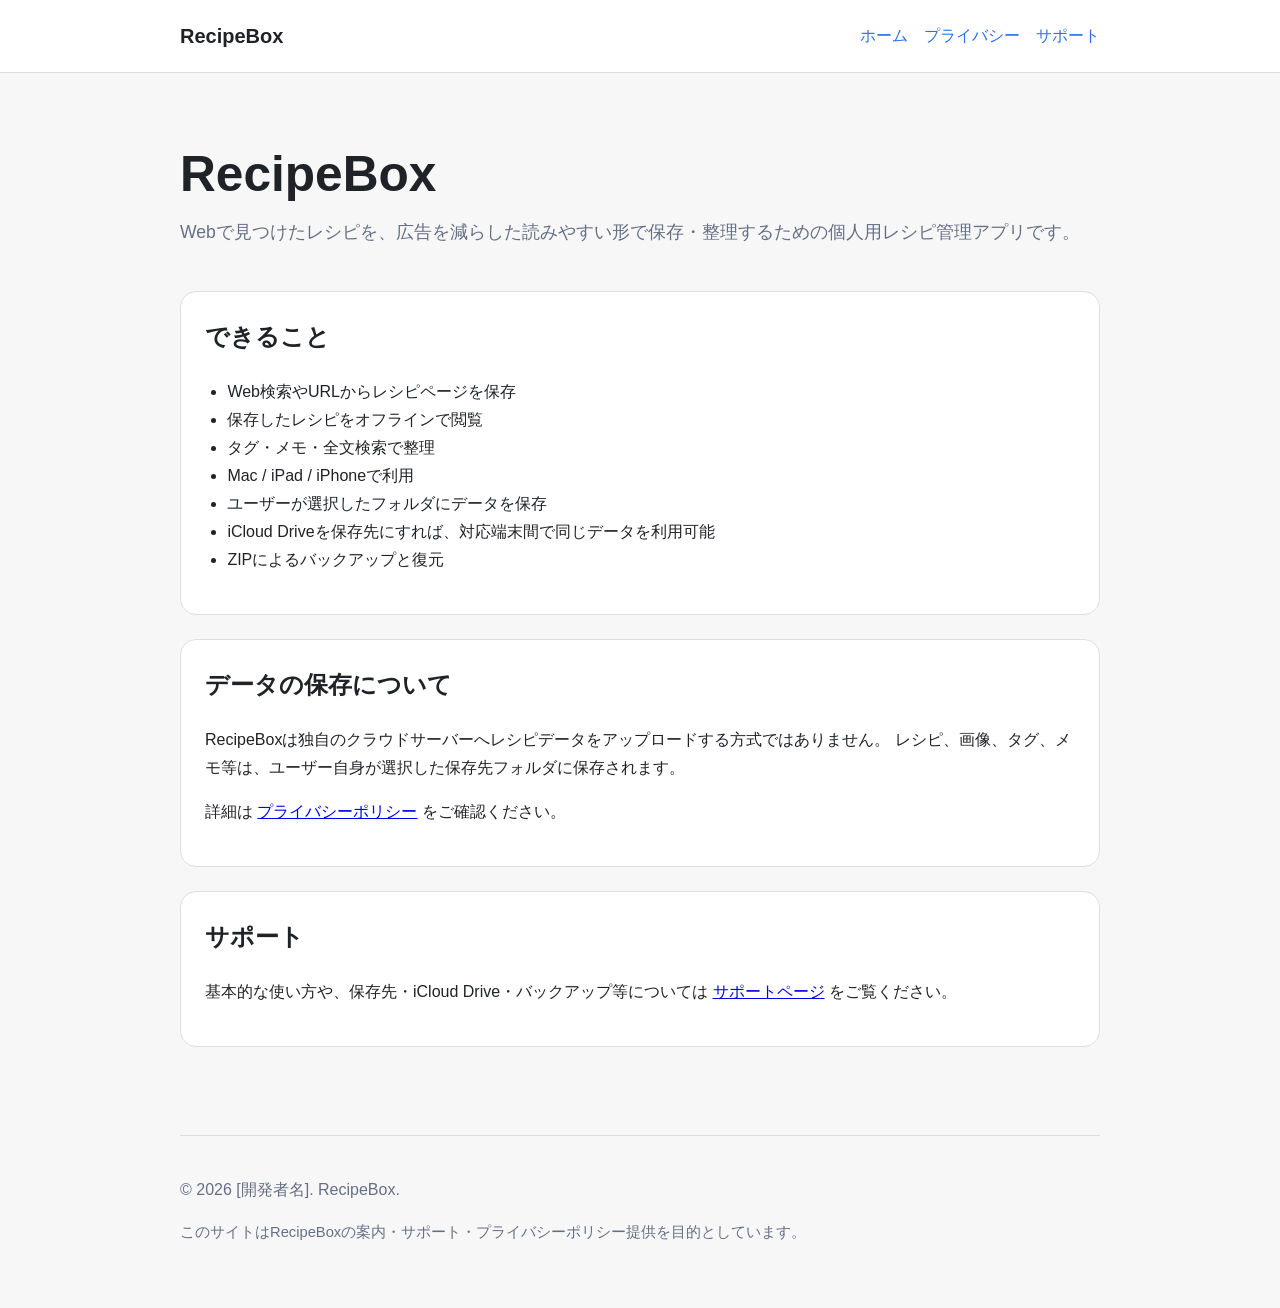
==== index.html @ 0dcfbc45 "Add files via upload" ====
<!doctype html>
<html lang="ja">
<head>
  <meta charset="utf-8">
  <meta name="viewport" content="width=device-width, initial-scale=1">
  <title>RecipeBox</title>
  <meta name="description" content="Web上のレシピを保存・整理して、自分のレシピ帳として使えるRecipeBoxの公式案内ページです。">
  <link rel="stylesheet" href="style.css">
</head>
<body>

<header>
  <div class="header-inner">
    <a class="brand" href="index.html">RecipeBox</a>
    <nav aria-label="サイト内ナビゲーション">
      <a href="index.html">ホーム</a>
      <a href="privacy.html">プライバシー</a>
      <a href="support.html">サポート</a>
    </nav>
  </div>
</header>

<main>
  <section class="hero">
    <h1>RecipeBox</h1>
    <p>Webで見つけたレシピを、広告を減らした読みやすい形で保存・整理するための個人用レシピ管理アプリです。</p>
  </section>

  <section class="card">
    <h2>できること</h2>
    <ul>
      <li>Web検索やURLからレシピページを保存</li>
      <li>保存したレシピをオフラインで閲覧</li>
      <li>タグ・メモ・全文検索で整理</li>
      <li>Mac / iPad / iPhoneで利用</li>
      <li>ユーザーが選択したフォルダにデータを保存</li>
      <li>iCloud Driveを保存先にすれば、対応端末間で同じデータを利用可能</li>
      <li>ZIPによるバックアップと復元</li>
    </ul>
  </section>

  <section class="card">
    <h2>データの保存について</h2>
    <p>
      RecipeBoxは独自のクラウドサーバーへレシピデータをアップロードする方式ではありません。
      レシピ、画像、タグ、メモ等は、ユーザー自身が選択した保存先フォルダに保存されます。
    </p>
    <p>
      詳細は <a href="privacy.html">プライバシーポリシー</a> をご確認ください。
    </p>
  </section>

  <section class="card">
    <h2>サポート</h2>
    <p>
      基本的な使い方や、保存先・iCloud Drive・バックアップ等については
      <a href="support.html">サポートページ</a> をご覧ください。
    </p>
  </section>
</main>

<footer>
  <p>© 2026 [開発者名]. RecipeBox.</p>
  <p class="small">
    このサイトはRecipeBoxの案内・サポート・プライバシーポリシー提供を目的としています。
  </p>
</footer>

</body>
</html>
---- style.css ----
:root {
  color-scheme: light dark;
  --bg: #f7f7f8;
  --card: #ffffff;
  --text: #1f2328;
  --muted: #667085;
  --border: #dcdfe4;
  --accent: #2f6feb;
  --accent-soft: #eaf2ff;
}

@media (prefers-color-scheme: dark) {
  :root {
    --bg: #111418;
    --card: #191d23;
    --text: #f2f4f7;
    --muted: #a7b0bd;
    --border: #30363d;
    --accent: #6ea8fe;
    --accent-soft: #17243a;
  }
}

* { box-sizing: border-box; }

body {
  margin: 0;
  font-family:
    -apple-system, BlinkMacSystemFont, "Hiragino Sans", "Yu Gothic",
    "Meiryo", sans-serif;
  background: var(--bg);
  color: var(--text);
  line-height: 1.75;
}

header {
  border-bottom: 1px solid var(--border);
  background: var(--card);
}

.header-inner,
main,
footer {
  width: min(920px, calc(100% - 32px));
  margin: 0 auto;
}

.header-inner {
  display: flex;
  align-items: center;
  justify-content: space-between;
  gap: 24px;
  min-height: 72px;
}

.brand {
  font-size: 1.25rem;
  font-weight: 700;
  text-decoration: none;
  color: var(--text);
}

nav {
  display: flex;
  gap: 16px;
  flex-wrap: wrap;
}

nav a,
footer a {
  color: var(--accent);
  text-decoration: none;
}

nav a:hover,
footer a:hover {
  text-decoration: underline;
}

main {
  padding: 48px 0 64px;
}

.hero {
  padding: 24px 0 20px;
}

.hero h1 {
  margin: 0 0 12px;
  font-size: clamp(2rem, 5vw, 3.1rem);
  line-height: 1.2;
}

.hero p {
  margin: 0;
  font-size: 1.1rem;
  color: var(--muted);
}

.card {
  background: var(--card);
  border: 1px solid var(--border);
  border-radius: 16px;
  padding: 24px;
  margin: 24px 0;
}

.card h2:first-child,
.card h3:first-child {
  margin-top: 0;
}

.notice {
  background: var(--accent-soft);
  border-left: 4px solid var(--accent);
  padding: 16px 18px;
  border-radius: 10px;
}

ul, ol {
  padding-left: 1.4rem;
}

code {
  font-family: ui-monospace, SFMono-Regular, Menlo, Monaco, Consolas, monospace;
}

footer {
  padding: 24px 0 48px;
  color: var(--muted);
  border-top: 1px solid var(--border);
}

.small {
  font-size: 0.92rem;
  color: var(--muted);
}

.button {
  display: inline-block;
  padding: 10px 16px;
  border-radius: 10px;
  background: var(--accent);
  color: white;
  text-decoration: none;
  font-weight: 600;
}

.button:hover {
  opacity: 0.92;
  text-decoration: none;
}

@media (max-width: 640px) {
  .header-inner {
    align-items: flex-start;
    flex-direction: column;
    padding: 16px 0;
  }
  main {
    padding-top: 28px;
  }
}
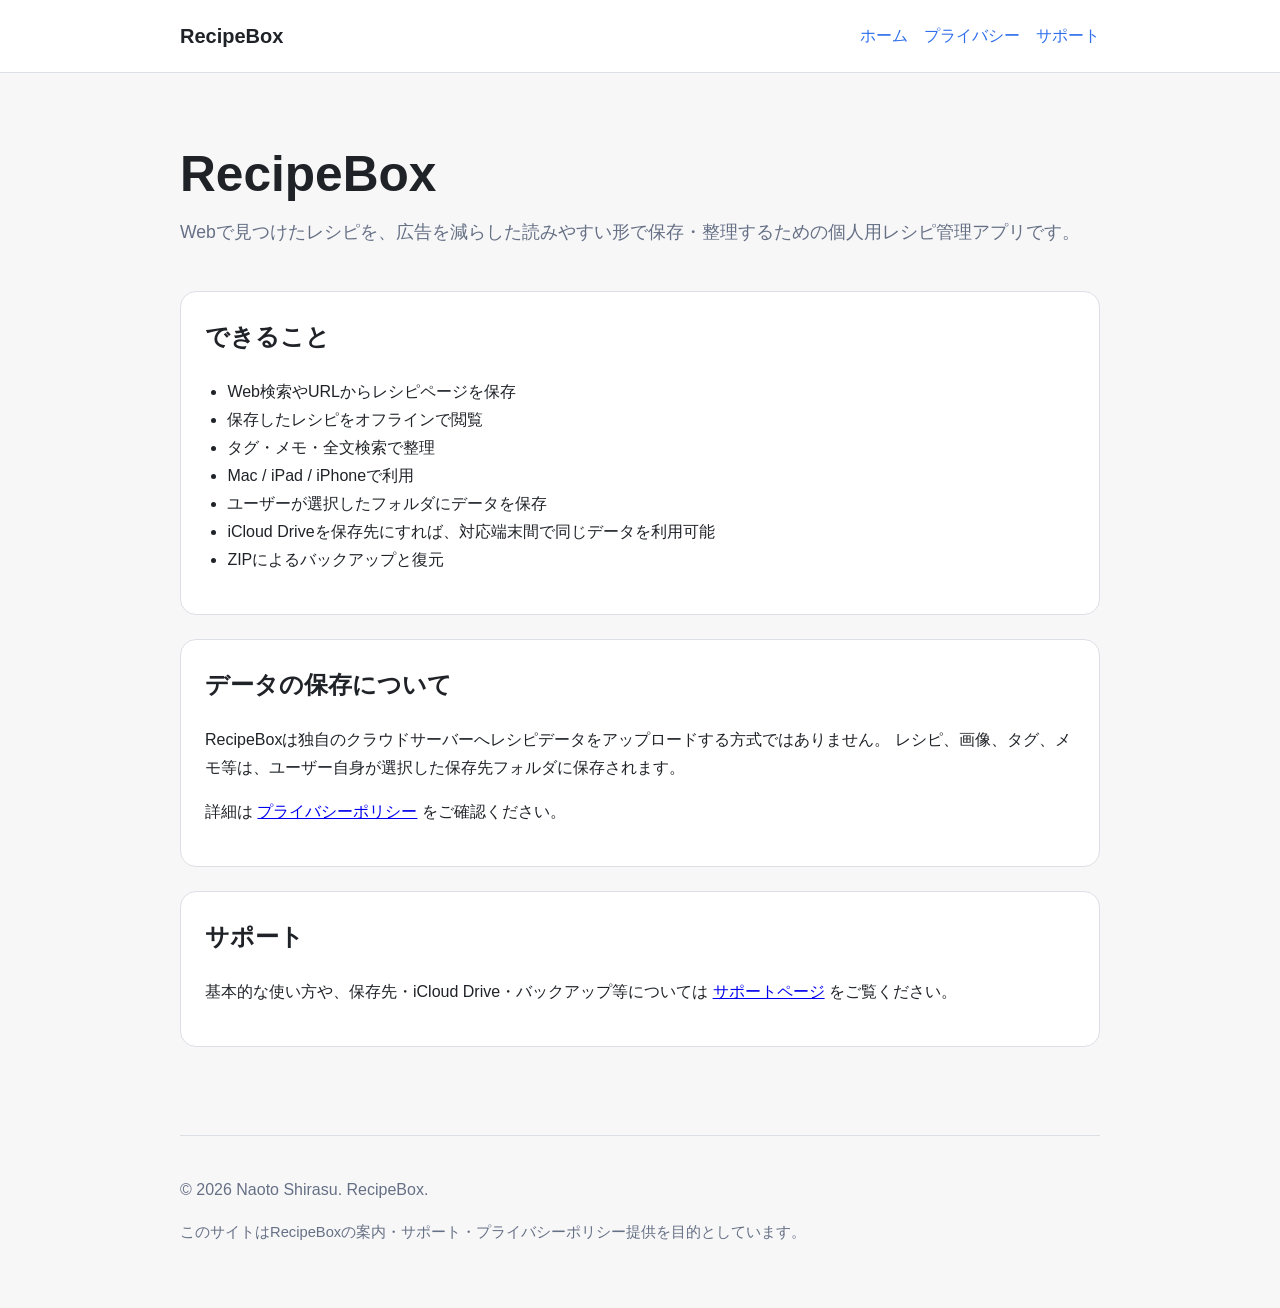
==== commit 56624250: "Update footer with developer name" ====
--- a/index.html
+++ b/index.html
@@ -60,7 +60,7 @@
 </main>
 
 <footer>
-  <p>© 2026 [開発者名]. RecipeBox.</p>
+  <p>© 2026 Naoto Shirasu. RecipeBox.</p>
   <p class="small">
     このサイトはRecipeBoxの案内・サポート・プライバシーポリシー提供を目的としています。
   </p>
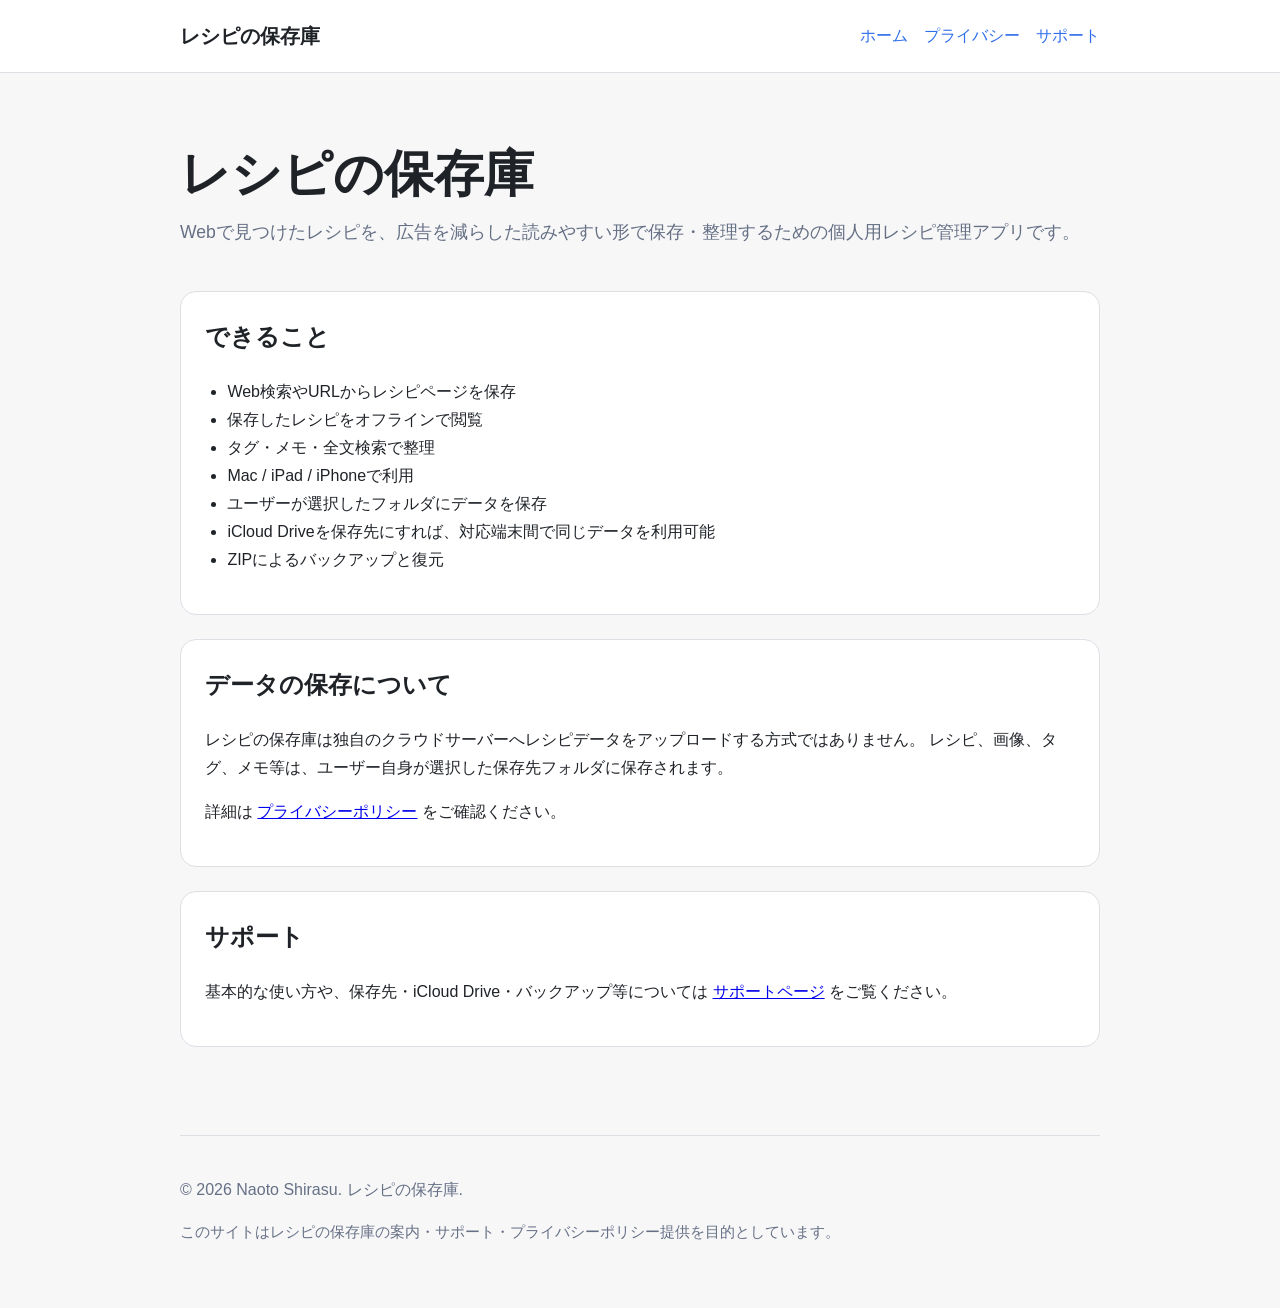
==== commit 395f2923: "Add files via upload" ====
--- a/index.html
+++ b/index.html
@@ -3,15 +3,15 @@
 <head>
   <meta charset="utf-8">
   <meta name="viewport" content="width=device-width, initial-scale=1">
-  <title>RecipeBox</title>
-  <meta name="description" content="Web上のレシピを保存・整理して、自分のレシピ帳として使えるRecipeBoxの公式案内ページです。">
+  <title>レシピの保存庫</title>
+  <meta name="description" content="Web上のレシピを保存・整理して、自分のレシピ帳として使えるレシピの保存庫の公式案内ページです。">
   <link rel="stylesheet" href="style.css">
 </head>
 <body>
 
 <header>
   <div class="header-inner">
-    <a class="brand" href="index.html">RecipeBox</a>
+    <a class="brand" href="index.html">レシピの保存庫</a>
     <nav aria-label="サイト内ナビゲーション">
       <a href="index.html">ホーム</a>
       <a href="privacy.html">プライバシー</a>
@@ -22,7 +22,7 @@
 
 <main>
   <section class="hero">
-    <h1>RecipeBox</h1>
+    <h1>レシピの保存庫</h1>
     <p>Webで見つけたレシピを、広告を減らした読みやすい形で保存・整理するための個人用レシピ管理アプリです。</p>
   </section>
 
@@ -42,7 +42,7 @@
   <section class="card">
     <h2>データの保存について</h2>
     <p>
-      RecipeBoxは独自のクラウドサーバーへレシピデータをアップロードする方式ではありません。
+      レシピの保存庫は独自のクラウドサーバーへレシピデータをアップロードする方式ではありません。
       レシピ、画像、タグ、メモ等は、ユーザー自身が選択した保存先フォルダに保存されます。
     </p>
     <p>
@@ -60,9 +60,9 @@
 </main>
 
 <footer>
-  <p>© 2026 Naoto Shirasu. RecipeBox.</p>
+  <p>© 2026 Naoto Shirasu. レシピの保存庫.</p>
   <p class="small">
-    このサイトはRecipeBoxの案内・サポート・プライバシーポリシー提供を目的としています。
+    このサイトはレシピの保存庫の案内・サポート・プライバシーポリシー提供を目的としています。
   </p>
 </footer>
 
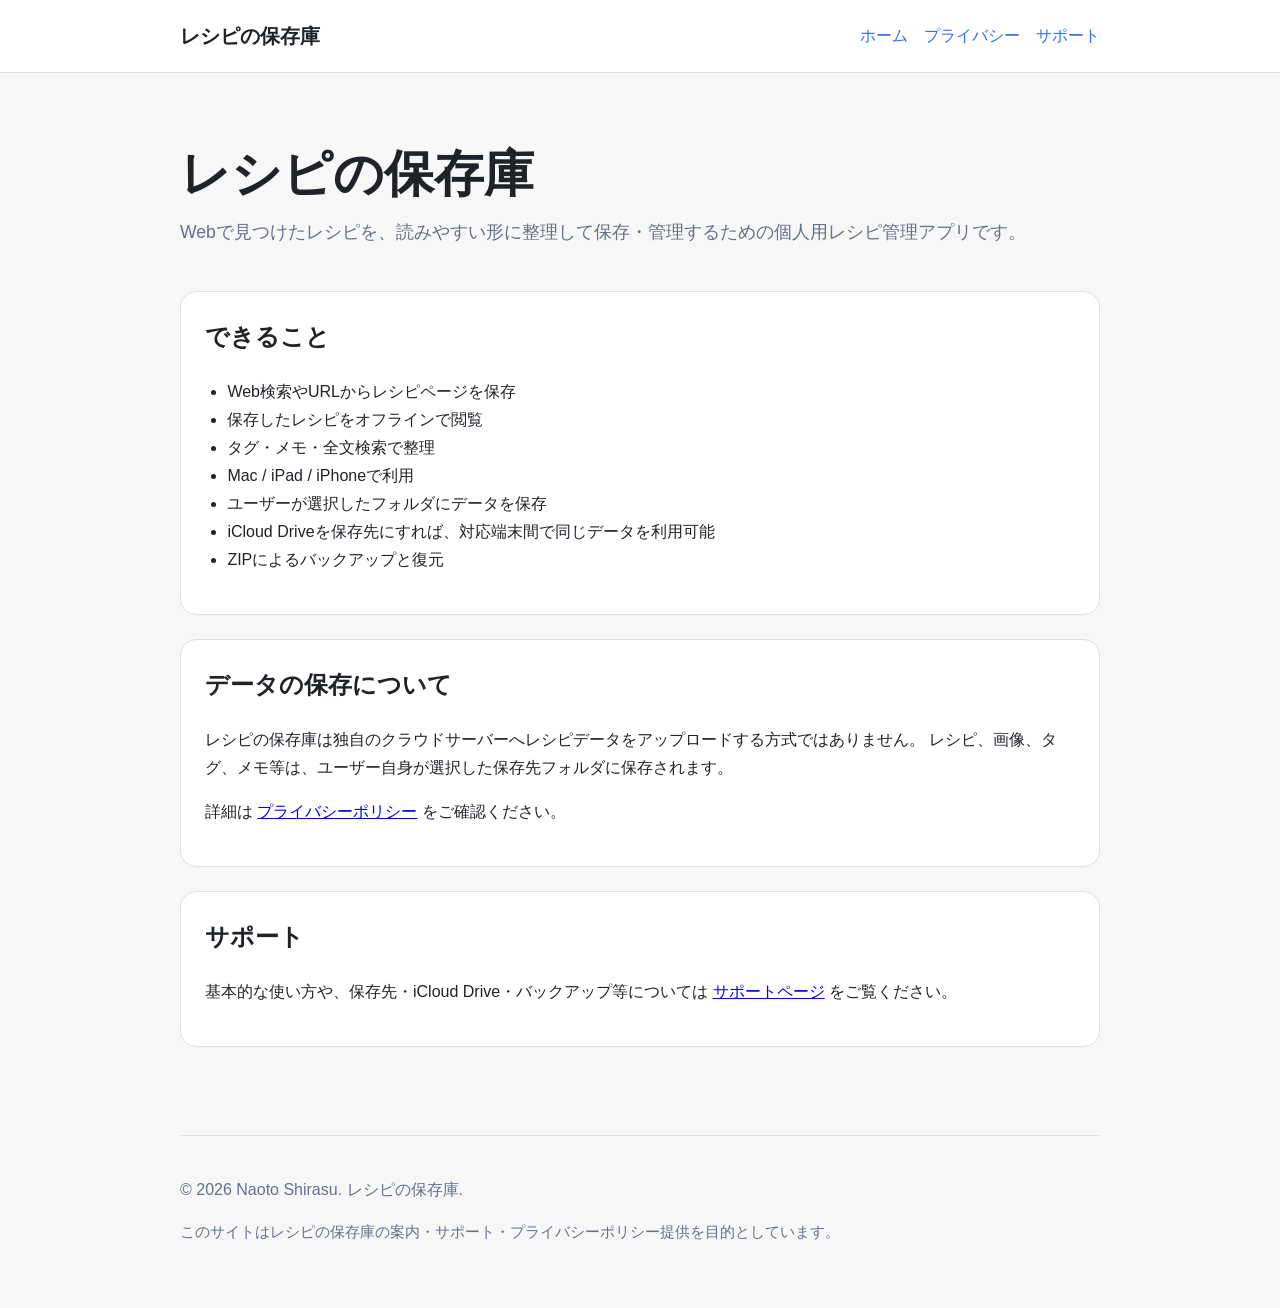
==== commit fd21d1f7: "Add files via upload" ====
--- a/index.html
+++ b/index.html
@@ -23,7 +23,7 @@
 <main>
   <section class="hero">
     <h1>レシピの保存庫</h1>
-    <p>Webで見つけたレシピを、広告を減らした読みやすい形で保存・整理するための個人用レシピ管理アプリです。</p>
+    <p>Webで見つけたレシピを、読みやすい形に整理して保存・管理するための個人用レシピ管理アプリです。</p>
   </section>
 
   <section class="card">
